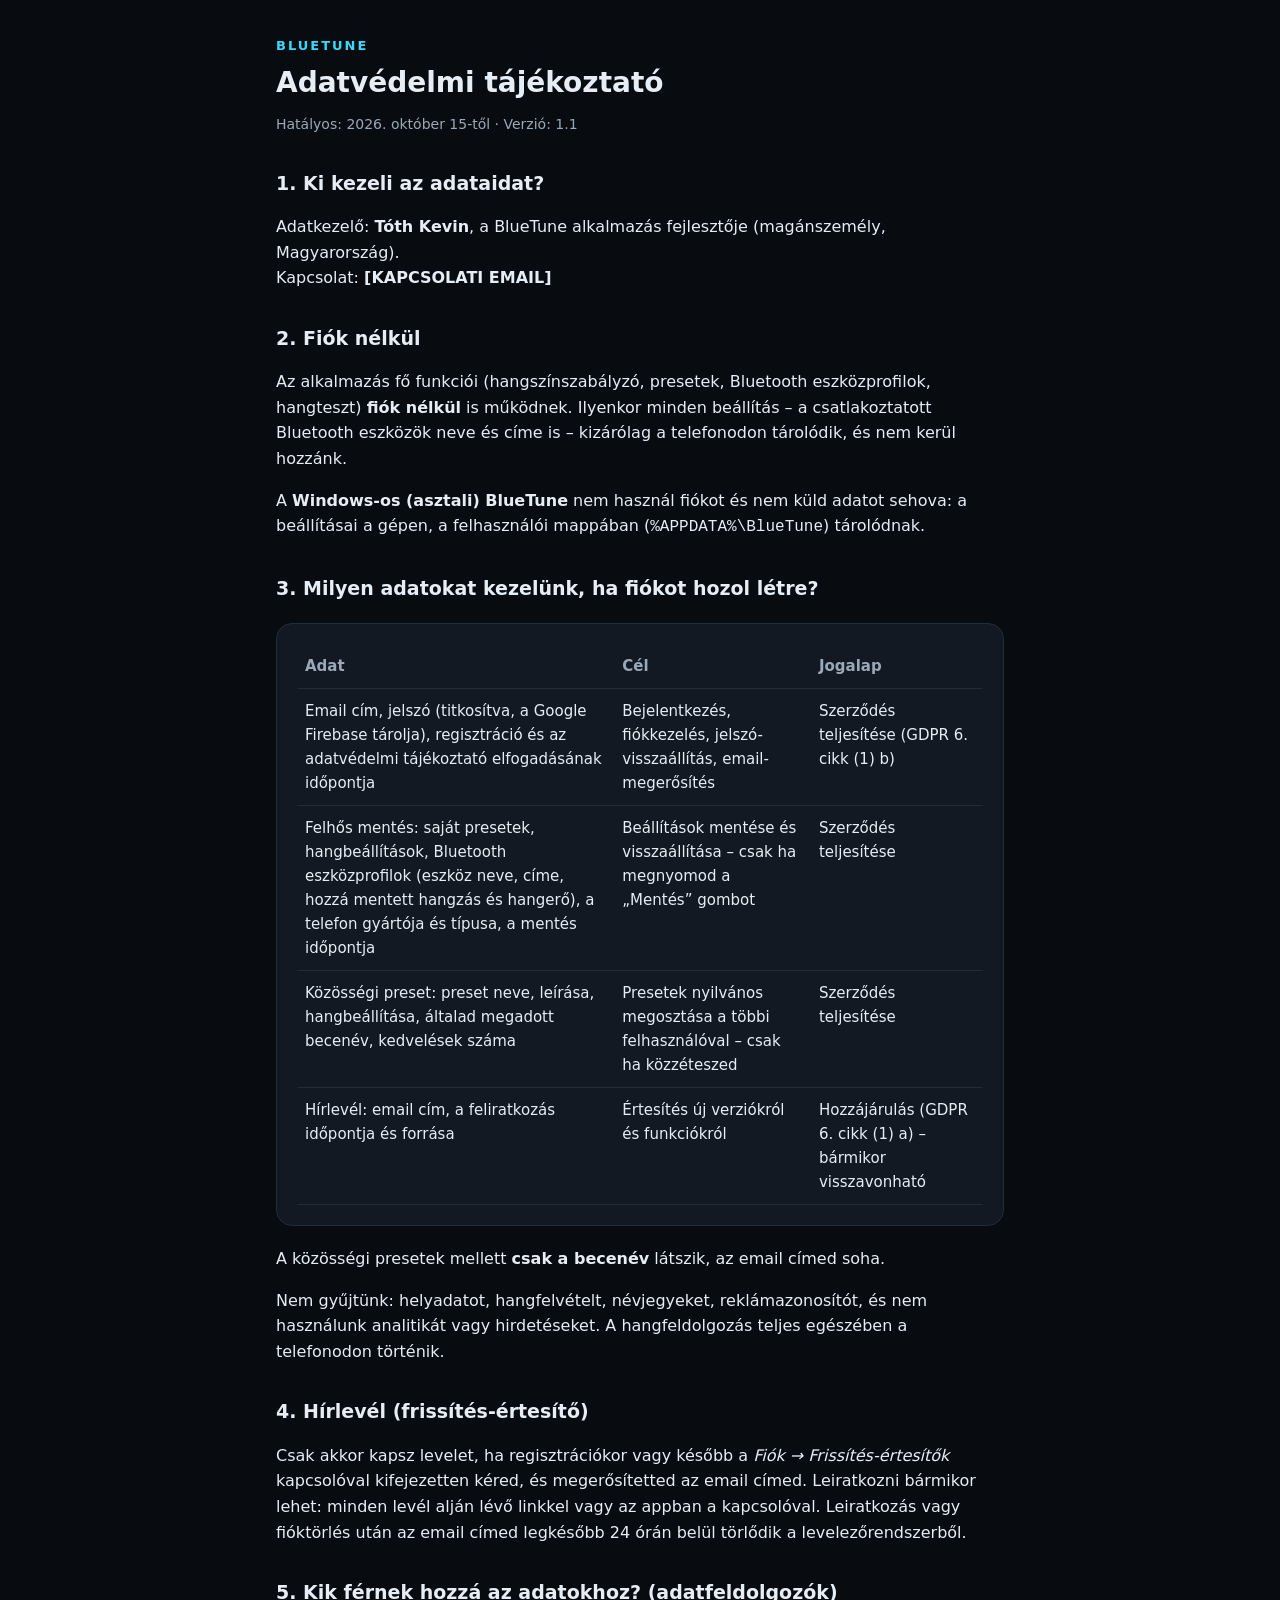
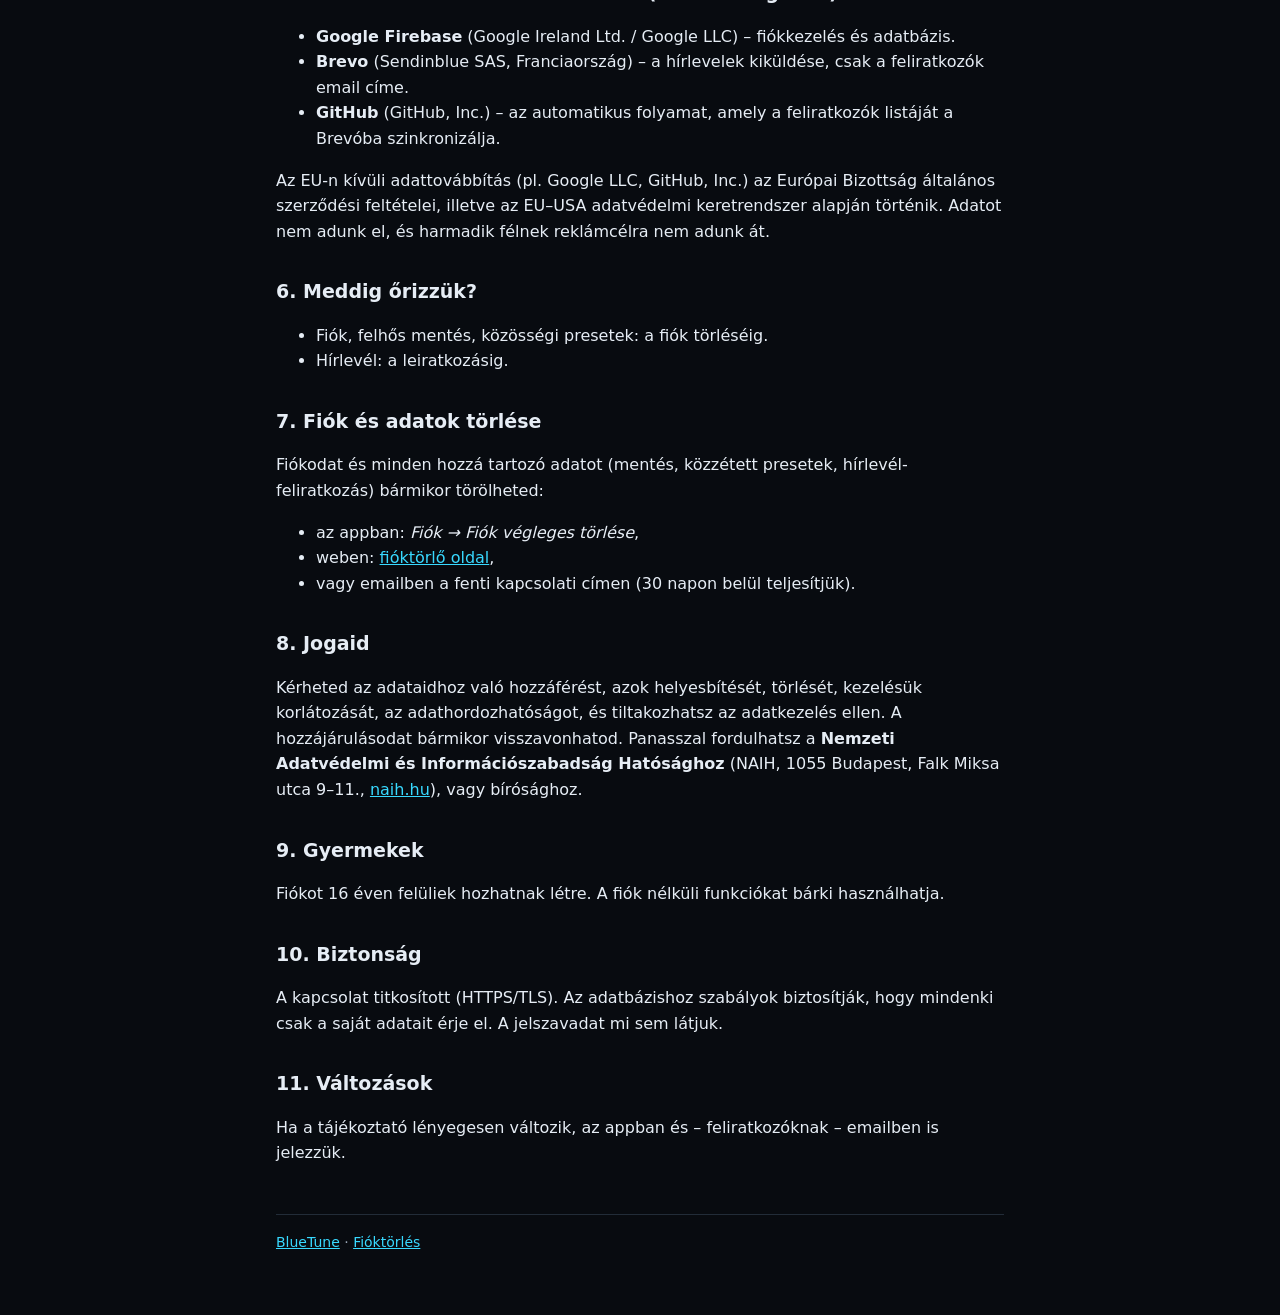
==== docs/privacy.html @ c5f238a8 "Add files via upload" ====
<!doctype html>
<html lang="hu">
<head>
  <meta charset="utf-8">
  <meta name="viewport" content="width=device-width, initial-scale=1">
  <title>BlueTune adatvédelem</title>
  <link rel="stylesheet" href="style.css">
</head>
<body>
<main>
  <a class="brand" href="index.html">BLUETUNE</a>
  <h1>Adatvédelmi tájékoztató</h1>
  <p class="muted">Hatályos: 2026. október 15-től · Verzió: 1.1</p>

  <!-- KITÖLTENDŐ: a [KAPCSOLATI EMAIL] helyére írd be azt a címet, amin elérhető vagy. -->

  <h2>1. Ki kezeli az adataidat?</h2>
  <p>Adatkezelő: <strong>Tóth Kevin</strong>, a BlueTune alkalmazás fejlesztője (magánszemély, Magyarország).<br>
    Kapcsolat: <strong>[KAPCSOLATI EMAIL]</strong></p>

  <h2>2. Fiók nélkül</h2>
  <p>Az alkalmazás fő funkciói (hangszínszabályzó, presetek, Bluetooth eszközprofilok, hangteszt) <strong>fiók nélkül</strong>
    is működnek. Ilyenkor minden beállítás – a csatlakoztatott Bluetooth eszközök neve és címe is – kizárólag a telefonodon
    tárolódik, és nem kerül hozzánk.</p>
  <p>A <strong>Windows-os (asztali) BlueTune</strong> nem használ fiókot és nem küld adatot sehova: a beállításai a gépen,
    a felhasználói mappában (<code>%APPDATA%\BlueTune</code>) tárolódnak.</p>

  <h2>3. Milyen adatokat kezelünk, ha fiókot hozol létre?</h2>
  <div class="card">
    <table>
      <tr><th>Adat</th><th>Cél</th><th>Jogalap</th></tr>
      <tr><td>Email cím, jelszó (titkosítva, a Google Firebase tárolja), regisztráció és az adatvédelmi tájékoztató elfogadásának időpontja</td>
          <td>Bejelentkezés, fiókkezelés, jelszó-visszaállítás, email-megerősítés</td>
          <td>Szerződés teljesítése (GDPR 6. cikk (1) b)</td></tr>
      <tr><td>Felhős mentés: saját presetek, hangbeállítások, Bluetooth eszközprofilok (eszköz neve, címe, hozzá mentett hangzás és hangerő), a telefon gyártója és típusa, a mentés időpontja</td>
          <td>Beállítások mentése és visszaállítása – csak ha megnyomod a „Mentés” gombot</td>
          <td>Szerződés teljesítése</td></tr>
      <tr><td>Közösségi preset: preset neve, leírása, hangbeállítása, általad megadott becenév, kedvelések száma</td>
          <td>Presetek nyilvános megosztása a többi felhasználóval – csak ha közzéteszed</td>
          <td>Szerződés teljesítése</td></tr>
      <tr><td>Hírlevél: email cím, a feliratkozás időpontja és forrása</td>
          <td>Értesítés új verziókról és funkciókról</td>
          <td>Hozzájárulás (GDPR 6. cikk (1) a) – bármikor visszavonható</td></tr>
    </table>
  </div>
  <p>A közösségi presetek mellett <strong>csak a becenév</strong> látszik, az email címed soha.</p>
  <p>Nem gyűjtünk: helyadatot, hangfelvételt, névjegyeket, reklámazonosítót, és nem használunk analitikát vagy hirdetéseket.
    A hangfeldolgozás teljes egészében a telefonodon történik.</p>

  <h2>4. Hírlevél (frissítés-értesítő)</h2>
  <p>Csak akkor kapsz levelet, ha regisztrációkor vagy később a <em>Fiók → Frissítés-értesítők</em> kapcsolóval
    kifejezetten kéred, és megerősítetted az email címed. Leiratkozni bármikor lehet: minden levél alján lévő linkkel vagy az
    appban a kapcsolóval. Leiratkozás vagy fióktörlés után az email címed legkésőbb 24 órán belül törlődik a levelezőrendszerből.</p>

  <h2>5. Kik férnek hozzá az adatokhoz? (adatfeldolgozók)</h2>
  <ul>
    <li><strong>Google Firebase</strong> (Google Ireland Ltd. / Google LLC) – fiókkezelés és adatbázis.</li>
    <li><strong>Brevo</strong> (Sendinblue SAS, Franciaország) – a hírlevelek kiküldése, csak a feliratkozók email címe.</li>
    <li><strong>GitHub</strong> (GitHub, Inc.) – az automatikus folyamat, amely a feliratkozók listáját a Brevóba szinkronizálja.</li>
  </ul>
  <p>Az EU-n kívüli adattovábbítás (pl. Google LLC, GitHub, Inc.) az Európai Bizottság általános szerződési feltételei, illetve az
    EU–USA adatvédelmi keretrendszer alapján történik. Adatot nem adunk el, és harmadik félnek reklámcélra nem adunk át.</p>

  <h2>6. Meddig őrizzük?</h2>
  <ul>
    <li>Fiók, felhős mentés, közösségi presetek: a fiók törléséig.</li>
    <li>Hírlevél: a leiratkozásig.</li>
  </ul>

  <h2>7. Fiók és adatok törlése</h2>
  <p>Fiókodat és minden hozzá tartozó adatot (mentés, közzétett presetek, hírlevél-feliratkozás) bármikor törölheted:</p>
  <ul>
    <li>az appban: <em>Fiók → Fiók végleges törlése</em>,</li>
    <li>weben: <a href="delete-account.html">fióktörlő oldal</a>,</li>
    <li>vagy emailben a fenti kapcsolati címen (30 napon belül teljesítjük).</li>
  </ul>

  <h2>8. Jogaid</h2>
  <p>Kérheted az adataidhoz való hozzáférést, azok helyesbítését, törlését, kezelésük korlátozását, az adathordozhatóságot, és
    tiltakozhatsz az adatkezelés ellen. A hozzájárulásodat bármikor visszavonhatod. Panasszal fordulhatsz a
    <strong>Nemzeti Adatvédelmi és Információszabadság Hatósághoz</strong> (NAIH, 1055 Budapest, Falk Miksa utca 9–11.,
    <a href="https://naih.hu">naih.hu</a>), vagy bírósághoz.</p>

  <h2>9. Gyermekek</h2>
  <p>Fiókot 16 éven felüliek hozhatnak létre. A fiók nélküli funkciókat bárki használhatja.</p>

  <h2>10. Biztonság</h2>
  <p>A kapcsolat titkosított (HTTPS/TLS). Az adatbázishoz szabályok biztosítják, hogy mindenki csak a saját adatait érje el.
    A jelszavadat mi sem látjuk.</p>

  <h2>11. Változások</h2>
  <p>Ha a tájékoztató lényegesen változik, az appban és – feliratkozóknak – emailben is jelezzük.</p>

  <footer class="muted"><a href="index.html">BlueTune</a> · <a href="delete-account.html">Fióktörlés</a></footer>
</main>
</body>
</html>
---- docs/style.css ----
:root {
  --bg: #080b10;
  --card: #121922;
  --line: #222c38;
  --text: #e6edf5;
  --muted: #9aa8b8;
  --accent: #38d9ff;
  --danger: #ff5370;
  color-scheme: dark;
}
* { box-sizing: border-box; }
body {
  margin: 0;
  background: var(--bg);
  color: var(--text);
  font: 16px/1.6 system-ui, -apple-system, "Segoe UI", Roboto, Arial, sans-serif;
}
main { max-width: 760px; margin: 0 auto; padding: 32px 16px 64px; }
.brand { color: var(--accent); font-weight: 700; letter-spacing: 2px; font-size: 13px; text-decoration: none; }
h1 { font-size: 28px; line-height: 1.2; margin: 8px 0 4px; }
h2 { font-size: 19px; margin: 32px 0 8px; }
p, li { color: var(--text); }
.muted { color: var(--muted); font-size: 14px; }
a { color: var(--accent); }
.card { background: var(--card); border: 1px solid var(--line); border-radius: 16px; padding: 20px; margin: 20px 0; }
table { width: 100%; border-collapse: collapse; font-size: 15px; }
th, td { text-align: left; padding: 10px 8px; border-bottom: 1px solid var(--line); vertical-align: top; }
th { color: var(--muted); font-weight: 600; }
label { display: block; font-size: 14px; color: var(--muted); margin: 12px 0 4px; }
input {
  width: 100%; padding: 12px; border-radius: 10px; border: 1px solid var(--line);
  background: #0f141b; color: var(--text); font-size: 16px;
}
button {
  margin-top: 16px; padding: 12px 20px; border: 0; border-radius: 10px; font-weight: 700; font-size: 16px;
  background: var(--danger); color: #fff; cursor: pointer;
}
button[disabled] { opacity: .5; cursor: default; }
.btn { display: inline-block; padding: 12px 20px; border-radius: 10px; background: var(--accent); color: #00222c; font-weight: 700; text-decoration: none; }
.ok { color: var(--accent); }
.err { color: var(--danger); }
footer { margin-top: 48px; padding-top: 16px; border-top: 1px solid var(--line); }
@media (max-width: 520px) { h1 { font-size: 24px; } th, td { padding: 8px 4px; font-size: 14px; } }
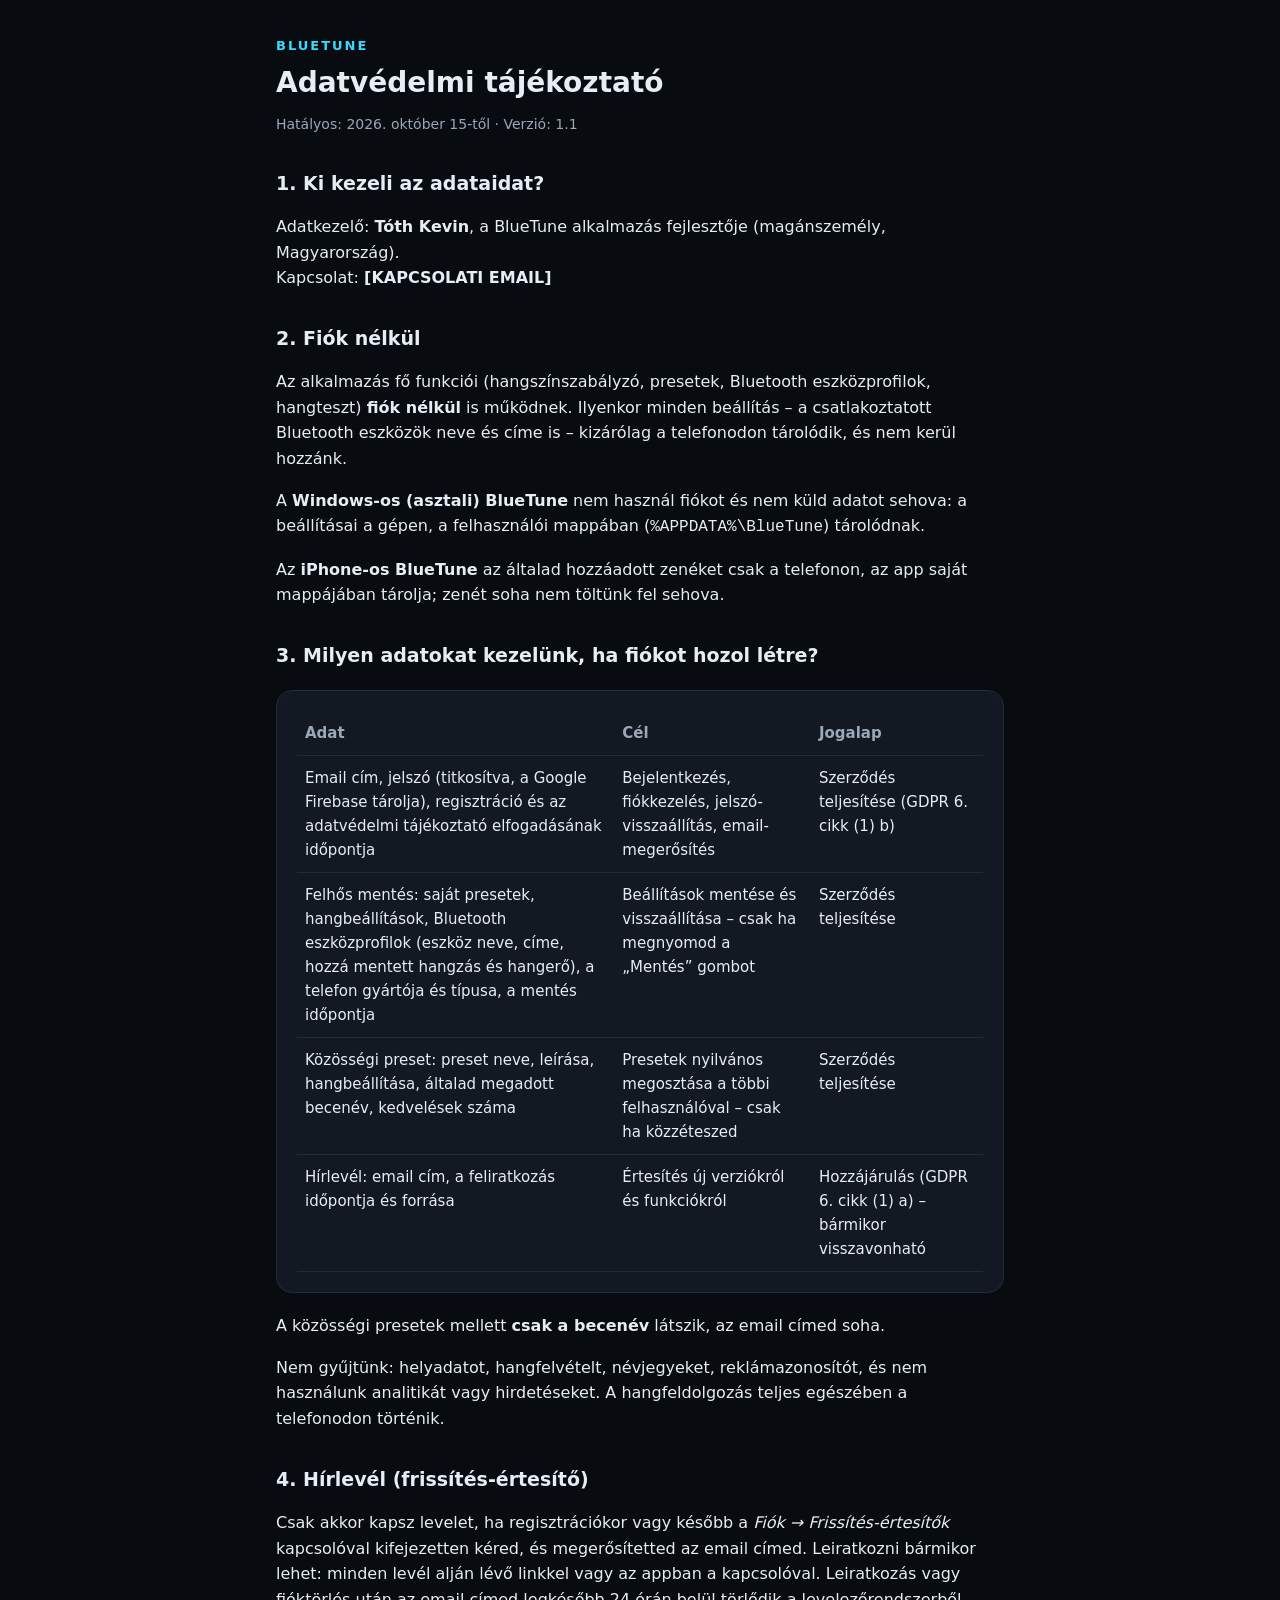
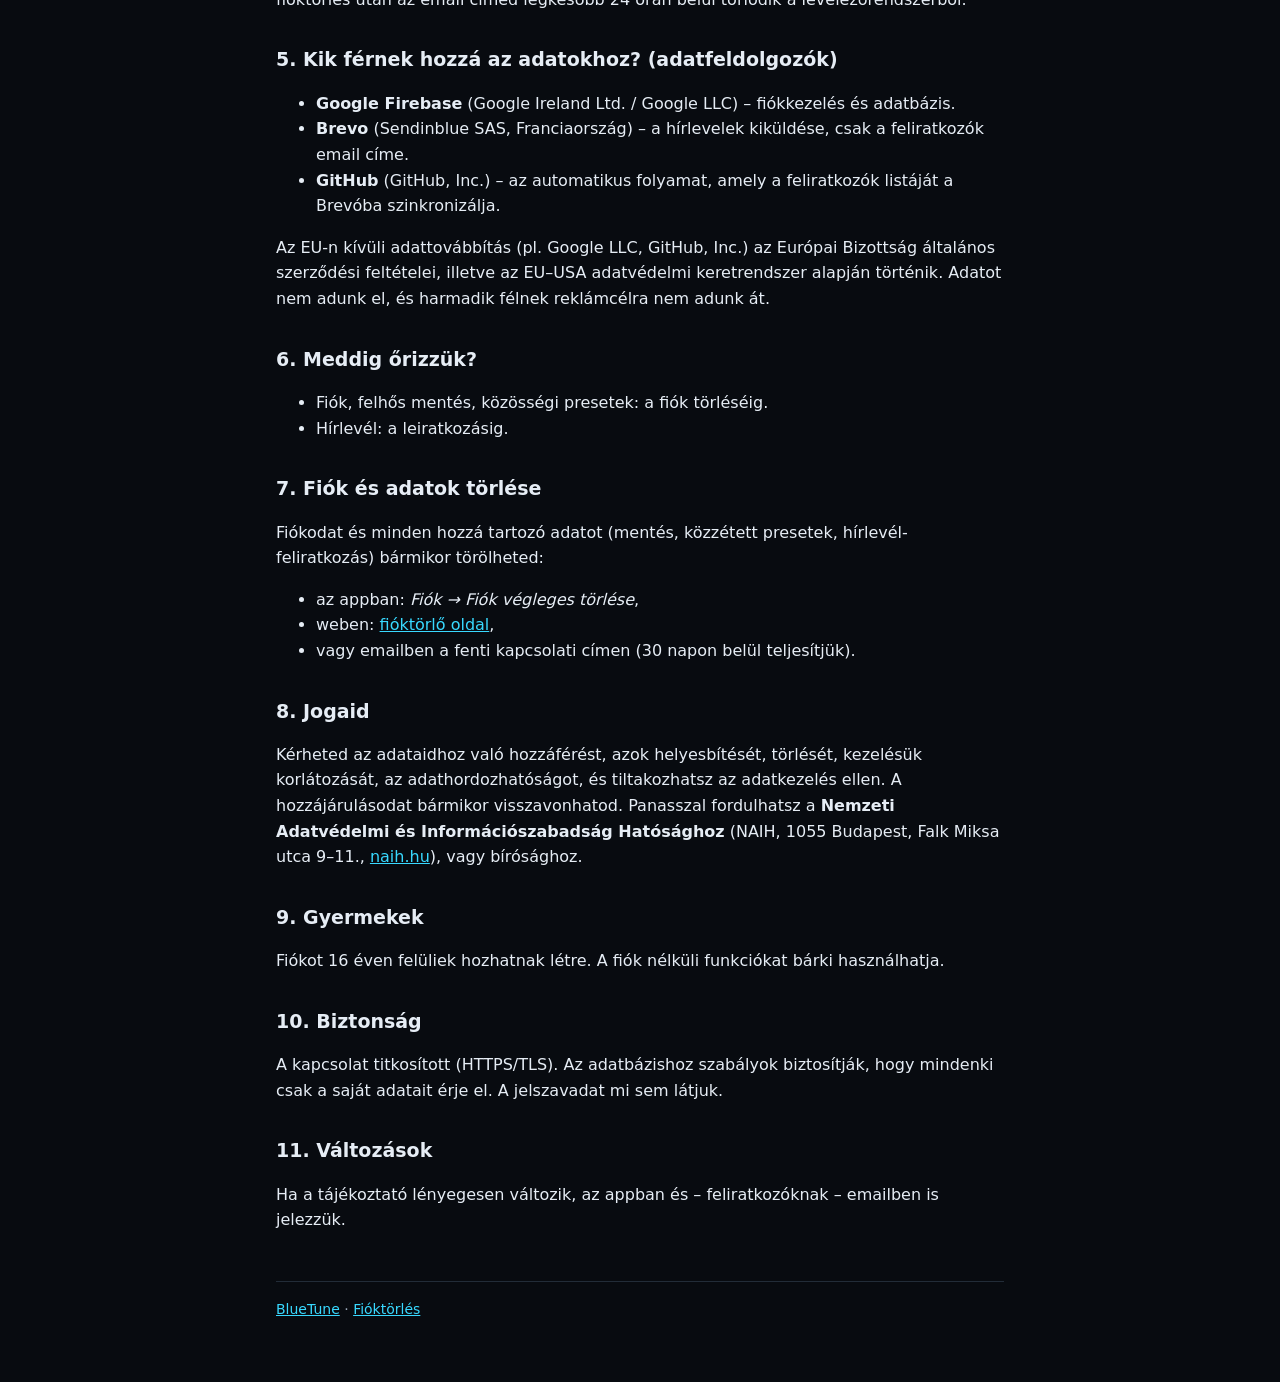
==== commit 5870852f: "Add files via upload" ====
--- a/docs/privacy.html
+++ b/docs/privacy.html
@@ -24,6 +24,7 @@
     tárolódik, és nem kerül hozzánk.</p>
   <p>A <strong>Windows-os (asztali) BlueTune</strong> nem használ fiókot és nem küld adatot sehova: a beállításai a gépen,
     a felhasználói mappában (<code>%APPDATA%\BlueTune</code>) tárolódnak.</p>
+  <p>Az <strong>iPhone-os BlueTune</strong> az általad hozzáadott zenéket csak a telefonon, az app saját mappájában tárolja; zenét soha nem töltünk fel sehova.</p>
 
   <h2>3. Milyen adatokat kezelünk, ha fiókot hozol létre?</h2>
   <div class="card">
